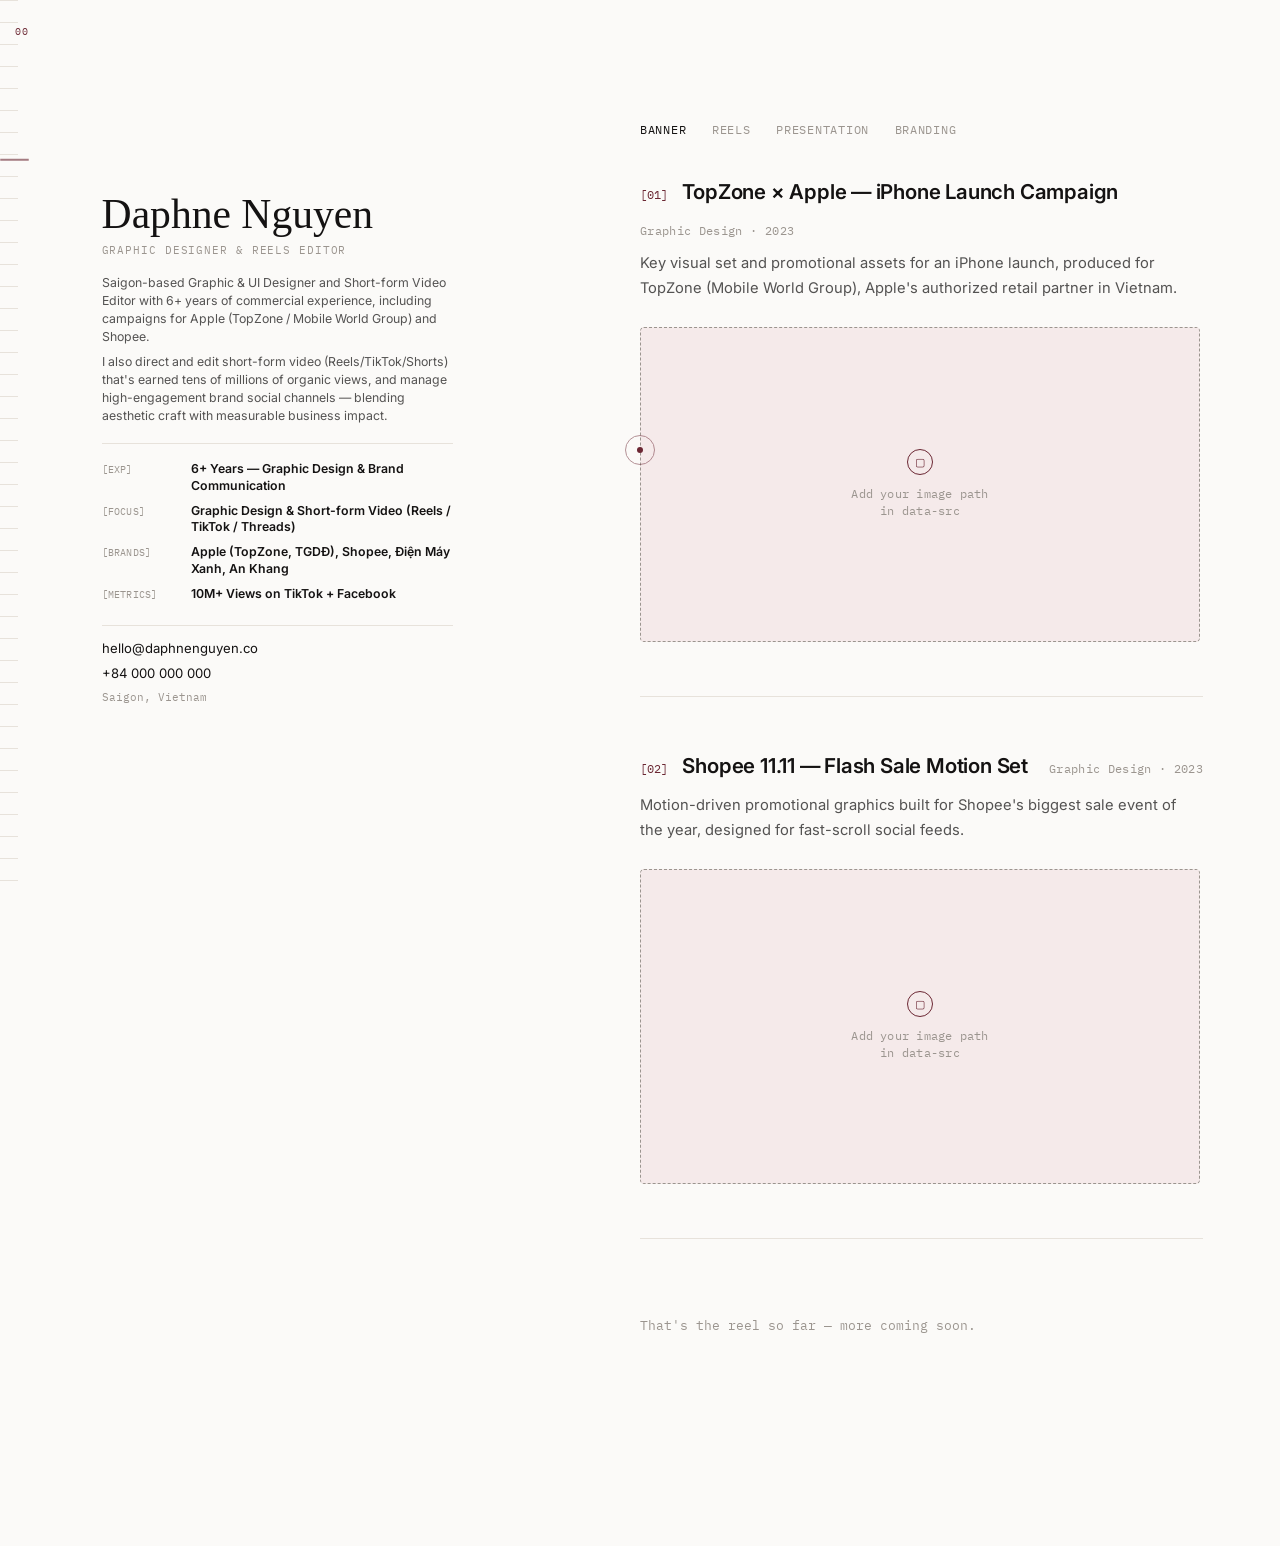
==== index.html @ fd0e193c "Add files via upload" ====
<!doctype html>
<html lang="en">
<head>
<meta charset="UTF-8" />
<meta name="viewport" content="width=device-width, initial-scale=1.0" />
<title>Daphne Nguyen — Graphic Designer & Reels Editor</title>
<meta name="description" content="Portfolio of Daphne Nguyen, Saigon-based Graphic & UI Designer and Short-form Video Editor. 6+ years creating campaigns for Apple, Shopee and viral Reels/TikTok content." />

<link rel="preconnect" href="https://fonts.googleapis.com">
<link rel="preconnect" href="https://fonts.gstatic.com" crossorigin>
<link href="https://fonts.googleapis.com/css2?family=Homemade+Apple&family=Caveat:wght@500;600&family=Permanent+Marker&family=IBM+Plex+Mono:wght@400;500;600&family=Inter:wght@300;400;500;600;700&display=swap" rel="stylesheet">
<link rel="stylesheet" href="style.css">

<!-- Loaded so that the "set your password" email link (from Netlify
     Identity, used by the /admin content manager) works when it opens
     this page. It stays invisible unless that link is used. -->
<script src="https://identity.netlify.com/v1/netlify-identity-widget.js"></script>
</head>
<body>

<!-- Custom cursor (desktop only, see script.js) -->
<div class="cursor-ring" id="cursorRing" aria-hidden="true"></div>
<div class="cursor-dot" id="cursorDot" aria-hidden="true"></div>

<!-- Vertical ruler strip, ticks are generated in script.js -->
<div class="ruler" id="ruler" aria-hidden="true">
  <div class="ruler__counter" id="rulerCounter">00</div>
  <div class="ruler__track" id="rulerTrack"></div>
  <div class="ruler__progress" id="rulerProgress"></div>
</div>

<!-- LEFT PANE — fixed, does not scroll. All content below is filled in
     by script.js from content/profile.json (editable via /admin). -->
<aside class="left-pane">
  <div class="left-pane__inner">

    <header class="identity reveal" data-reveal id="identity">
      <!-- name/logo injected here -->
      <p class="identity__role" id="identityRole"></p>
    </header>

    <div class="bio reveal" data-reveal id="bio">
      <!-- bio paragraphs injected here -->
    </div>

    <dl class="specs reveal" data-reveal id="specs">
      <!-- spec rows injected here -->
    </dl>

    <footer class="contact reveal" data-reveal id="contact">
      <!-- contact links injected here -->
    </footer>

  </div>
</aside>

<!-- RIGHT PANE — normal scroll, holds the project list. Projects below
     are injected by script.js from content/projects.json (editable via
     /admin) — nothing to hand-edit here anymore. -->
<main class="right-pane">

  <!-- CATEGORY FILTER — click a label to show only that type of project. -->
  <nav class="project-filter" id="projectFilter">
    <button class="project-filter__item is-active" data-category="banner">Banner</button>
    <button class="project-filter__item" data-category="reels">Reels</button>
    <button class="project-filter__item" data-category="presentation">Presentation</button>
    <button class="project-filter__item" data-category="branding">Branding</button>
  </nav>

  <div id="projectList"><!-- project cards injected here --></div>

  <div class="right-pane__end reveal" data-reveal>
    <p>That's the reel so far — more coming soon.</p>
  </div>

</main>

<script src="script.js"></script>
</body>
</html>
---- style.css ----
/* ==========================================================================
   DESIGN TOKENS
   ========================================================================== */
:root {
  --color-bg:        #FBFAF8;
  --color-ink:        #141212;
  --color-ink-soft:   rgba(20, 18, 18, 0.72);
  --color-gray:       #9B958F;
  --color-gray-line:  #E7E2DB;
  --color-wine:       #6B2733;
  --color-wine-deep:  #4E1D26;
  --color-wine-tint:  #F5EAEA;

  --font-display: 'Homemade Apple', cursive;
  --font-body:    'Inter', -apple-system, BlinkMacSystemFont, sans-serif;
  --font-mono:    'IBM Plex Mono', 'Courier New', monospace;

  --ruler-w:    44px;
  --pane-w:     44vw;
  --ease-soft:  cubic-bezier(0.22, 1, 0.36, 1);
}

* { box-sizing: border-box; }

html { scroll-behavior: smooth; }

body {
  margin: 0;
  background: var(--color-bg);
  color: var(--color-ink);
  font-family: var(--font-body);
  font-weight: 400;
  line-height: 1.5;
  -webkit-font-smoothing: antialiased;
}

a { color: inherit; }
a:focus-visible {
  outline: 2px solid var(--color-wine);
  outline-offset: 3px;
  border-radius: 2px;
}

/* ==========================================================================
   CUSTOM CURSOR (desktop / fine-pointer only — see script.js)
   ========================================================================== */
.cursor-dot,
.cursor-ring {
  position: fixed;
  top: 0;
  left: 0;
  pointer-events: none;
  z-index: 9999;
  border-radius: 50%;
  transform: translate(-50%, -50%);
  will-change: transform;
}
.cursor-dot {
  width: 6px;
  height: 6px;
  background: var(--color-wine);
}
.cursor-ring {
  width: 30px;
  height: 30px;
  border: 1px solid var(--color-wine);
  opacity: 0.5;
  transition: width 0.25s var(--ease-soft), height 0.25s var(--ease-soft), opacity 0.25s;
}
body.cursor-active .cursor-dot,
body.cursor-active .cursor-ring { display: block; }
.cursor-dot, .cursor-ring { display: none; }
body.cursor-active { cursor: none; }
body.cursor-active a,
body.cursor-active .project { cursor: none; }

/* ==========================================================================
   RULER — vertical measuring strip, synced to scroll in script.js
   ========================================================================== */
.ruler {
  position: fixed;
  top: 0;
  left: 0;
  width: var(--ruler-w);
  height: 100vh;
  overflow: hidden;
  z-index: 20;
}
.ruler__counter {
  position: absolute;
  top: 24px;
  left: 0;
  width: 100%;
  text-align: center;
  font-family: var(--font-mono);
  font-size: 0.65rem;
  letter-spacing: 0.05em;
  color: var(--color-wine);
  z-index: 2;
}
.ruler__track {
  position: absolute;
  top: 0;
  left: 0;
  width: 100%;
}
.tick {
  position: absolute;
  left: 0;
  width: 40%;
  height: 1px;
  background: var(--color-gray-line);
}

/* The single marker that travels top→bottom as the page scrolls */
.ruler__progress {
  position: absolute;
  top: 0;
  left: 0;
  width: 65%;
  height: 2px;
  border-radius: 2px;
  background: var(--color-wine);
  opacity: 0.6;
  will-change: transform;
}

/* ==========================================================================
   LEFT PANE — fixed, left-aligned identity / bio / specs / contact
   ========================================================================== */
.left-pane {
  position: fixed;
  top: 0;
  left: var(--ruler-w);
  width: calc(var(--pane-w) - var(--ruler-w));
  height: 100vh;
  display: flex;
  align-items: center;
  z-index: 10;
  overflow-y: auto; /* safety net for very short windows only — content is sized to fit normally */
  scrollbar-width: none;
}
.left-pane::-webkit-scrollbar { display: none; }

.left-pane__inner {
  width: 100%;
  padding: 2vh 4vw 2vh 4.5vw;
  max-width: 460px;
}

.identity { margin-bottom: 1rem; }
.identity__name {
  font-family: var(--font-display);
  font-size: clamp(1.9rem, 3.6vw, 2.6rem);
  font-weight: 400;
  line-height: 1;
  margin: 0 0 0.35rem 0;
  color: var(--color-ink);
}
.identity__logo {
  display: block;
  max-width: 220px;
  max-height: 88px;
  width: auto;
  height: auto;
  margin: 0 0 0.5rem 0;
}
.identity__role {
  margin: 0;
  font-family: var(--font-mono);
  font-size: 0.7rem;
  letter-spacing: 0.08em;
  text-transform: uppercase;
  color: var(--color-gray);
}

.bio { margin-bottom: 1.1rem; }
.bio p {
  margin: 0 0 0.45rem 0;
  font-size: 0.77rem;
  line-height: 1.46;
  color: var(--color-ink-soft);
}
.bio p:last-child { margin-bottom: 0; }

.specs {
  margin: 0 0 1.1rem 0;
  padding-top: 0.8rem;
  border-top: 1px solid var(--color-gray-line);
}
.specs__row {
  display: grid;
  grid-template-columns: 80px 1fr; /* fixed first column — every value starts on the same left edge */
  gap: 0.6rem;
  padding: 0.26rem 0;
  align-items: baseline;
}
.specs__tag {
  margin: 0;
  font-family: var(--font-mono);
  font-size: 0.62rem;
  letter-spacing: 0.02em;
  color: var(--color-gray);
  white-space: nowrap;
}
.specs__value {
  margin: 0;
  font-size: 0.77rem;
  font-weight: 600;
  color: var(--color-ink);
  line-height: 1.36;
}

.contact {
  display: flex;
  flex-direction: column;
  align-items: flex-start;
  gap: 0.28rem;
  padding-top: 0.8rem;
  border-top: 1px solid var(--color-gray-line);
}
.contact__link {
  font-size: 0.82rem;
  text-decoration: none;
  color: var(--color-ink);
  border-bottom: 1px solid transparent;
  transition: border-color 0.2s var(--ease-soft), color 0.2s var(--ease-soft);
}
.contact__link:hover {
  color: var(--color-wine);
  border-color: var(--color-wine);
}
.contact__note {
  font-family: var(--font-mono);
  font-size: 0.7rem;
  color: var(--color-gray);
}

/* ==========================================================================
   RIGHT PANE — scrolling project list
   ========================================================================== */
.right-pane {
  margin-left: var(--pane-w);
  width: calc(100vw - var(--pane-w));
  padding: 12vh 6vw 22vh 6vw;
}

/* CATEGORY FILTER — plain uppercase text, no background/border/frame.
   Active category is ink-black, the rest sit in gray. */
.project-filter {
  position: sticky;
  top: 0;
  z-index: 5;
  display: flex;
  gap: 1.6rem;
  padding: 0.9rem 0;
  margin-bottom: 1.6rem;
  background: var(--color-bg);
}
.project-filter__item {
  appearance: none;
  background: none;
  border: none;
  padding: 0;
  margin: 0;
  font-family: var(--font-mono);
  font-size: 0.76rem;
  letter-spacing: 0.06em;
  text-transform: uppercase;
  color: var(--color-gray);
  cursor: pointer;
  transition: color 0.25s var(--ease-soft);
}
.project-filter__item:hover { color: var(--color-ink-soft); }
.project-filter__item.is-active { color: var(--color-ink); }
.project-filter__item:focus-visible {
  outline: 2px solid var(--color-wine);
  outline-offset: 3px;
}

.project {
  padding: 3.4rem 0;
  border-bottom: 1px solid var(--color-gray-line);
}
.project:first-of-type { padding-top: 0; }

.project__head {
  display: flex;
  align-items: baseline;
  flex-wrap: wrap;
  gap: 0.9rem;
  margin-bottom: 0.7rem;
}
.project__index {
  font-family: var(--font-mono);
  font-size: 0.78rem;
  color: var(--color-wine);
}
.project__title {
  margin: 0;
  font-size: clamp(1.2rem, 1.6vw, 1.55rem);
  font-weight: 600;
  letter-spacing: -0.01em;
  color: var(--color-ink);
  flex: 1 1 auto;
}
.project__meta {
  font-family: var(--font-mono);
  font-size: 0.72rem;
  letter-spacing: 0.03em;
  color: var(--color-gray);
  white-space: nowrap;
}

.project__desc {
  margin: 0 0 1.6rem 0;
  max-width: 60ch;
  font-size: 0.92rem;
  line-height: 1.7;
  color: var(--color-ink-soft);
}

.project__media {
  position: relative;
  width: 100%;
  border-radius: 4px;
  overflow: hidden;
  background: var(--color-wine-tint);
}
/* Vertical — Reels / TikTok / Shorts */
.project__media[data-format="vertical"] {
  max-width: 300px;
  aspect-ratio: 9 / 16;
}
/* Horizontal — presentations, key visuals, static graphic design work */
.project__media[data-format="horizontal"] {
  max-width: 560px;
  aspect-ratio: 16 / 9;
}
.project__media iframe,
.project__media img {
  width: 100%;
  height: 100%;
  border: 0;
  display: block;
  object-fit: cover;
}

/* Placeholder shown until a real data-video value is added */
.media-placeholder {
  width: 100%;
  height: 100%;
  display: flex;
  flex-direction: column;
  align-items: center;
  justify-content: center;
  gap: 0.6rem;
  text-align: center;
  padding: 1.5rem;
  border: 1px dashed var(--color-gray);
  border-radius: 4px;
  color: var(--color-gray);
  font-family: var(--font-mono);
  font-size: 0.72rem;
  letter-spacing: 0.02em;
}
.media-placeholder__icon {
  width: 26px;
  height: 26px;
  border: 1px solid var(--color-wine);
  border-radius: 50%;
  display: flex;
  align-items: center;
  justify-content: center;
  color: var(--color-wine);
  font-size: 0.7rem;
}

.right-pane__end {
  padding-top: 4rem;
  font-family: var(--font-mono);
  font-size: 0.8rem;
  color: var(--color-gray);
}

/* ==========================================================================
   SCROLL-REVEAL MOTION
   ========================================================================== */
[data-reveal] {
  opacity: 0;
  transform: translateY(18px);
  transition: opacity 0.7s var(--ease-soft), transform 0.7s var(--ease-soft);
}
[data-reveal].is-visible {
  opacity: 1;
  transform: translateY(0);
}

/* ==========================================================================
   RESPONSIVE — stacked layout below 900px
   ========================================================================== */
@media (max-width: 900px) {
  .ruler { display: none; }

  .left-pane {
    position: static;
    width: 100%;
    height: auto;
    display: block;
  }
  .left-pane__inner {
    max-width: none;
    padding: 10vh 6vw 5vh 6vw;
  }

  .right-pane {
    margin-left: 0;
    width: 100%;
    padding: 4vh 6vw 12vh 6vw;
  }

  .cursor-dot, .cursor-ring { display: none !important; }
}

/* ==========================================================================
   REDUCED MOTION
   ========================================================================== */
@media (prefers-reduced-motion: reduce) {
  html { scroll-behavior: auto; }
  [data-reveal] {
    opacity: 1;
    transform: none;
    transition: none;
  }
  .cursor-dot, .cursor-ring { display: none !important; }
  body.cursor-active { cursor: auto; }
}
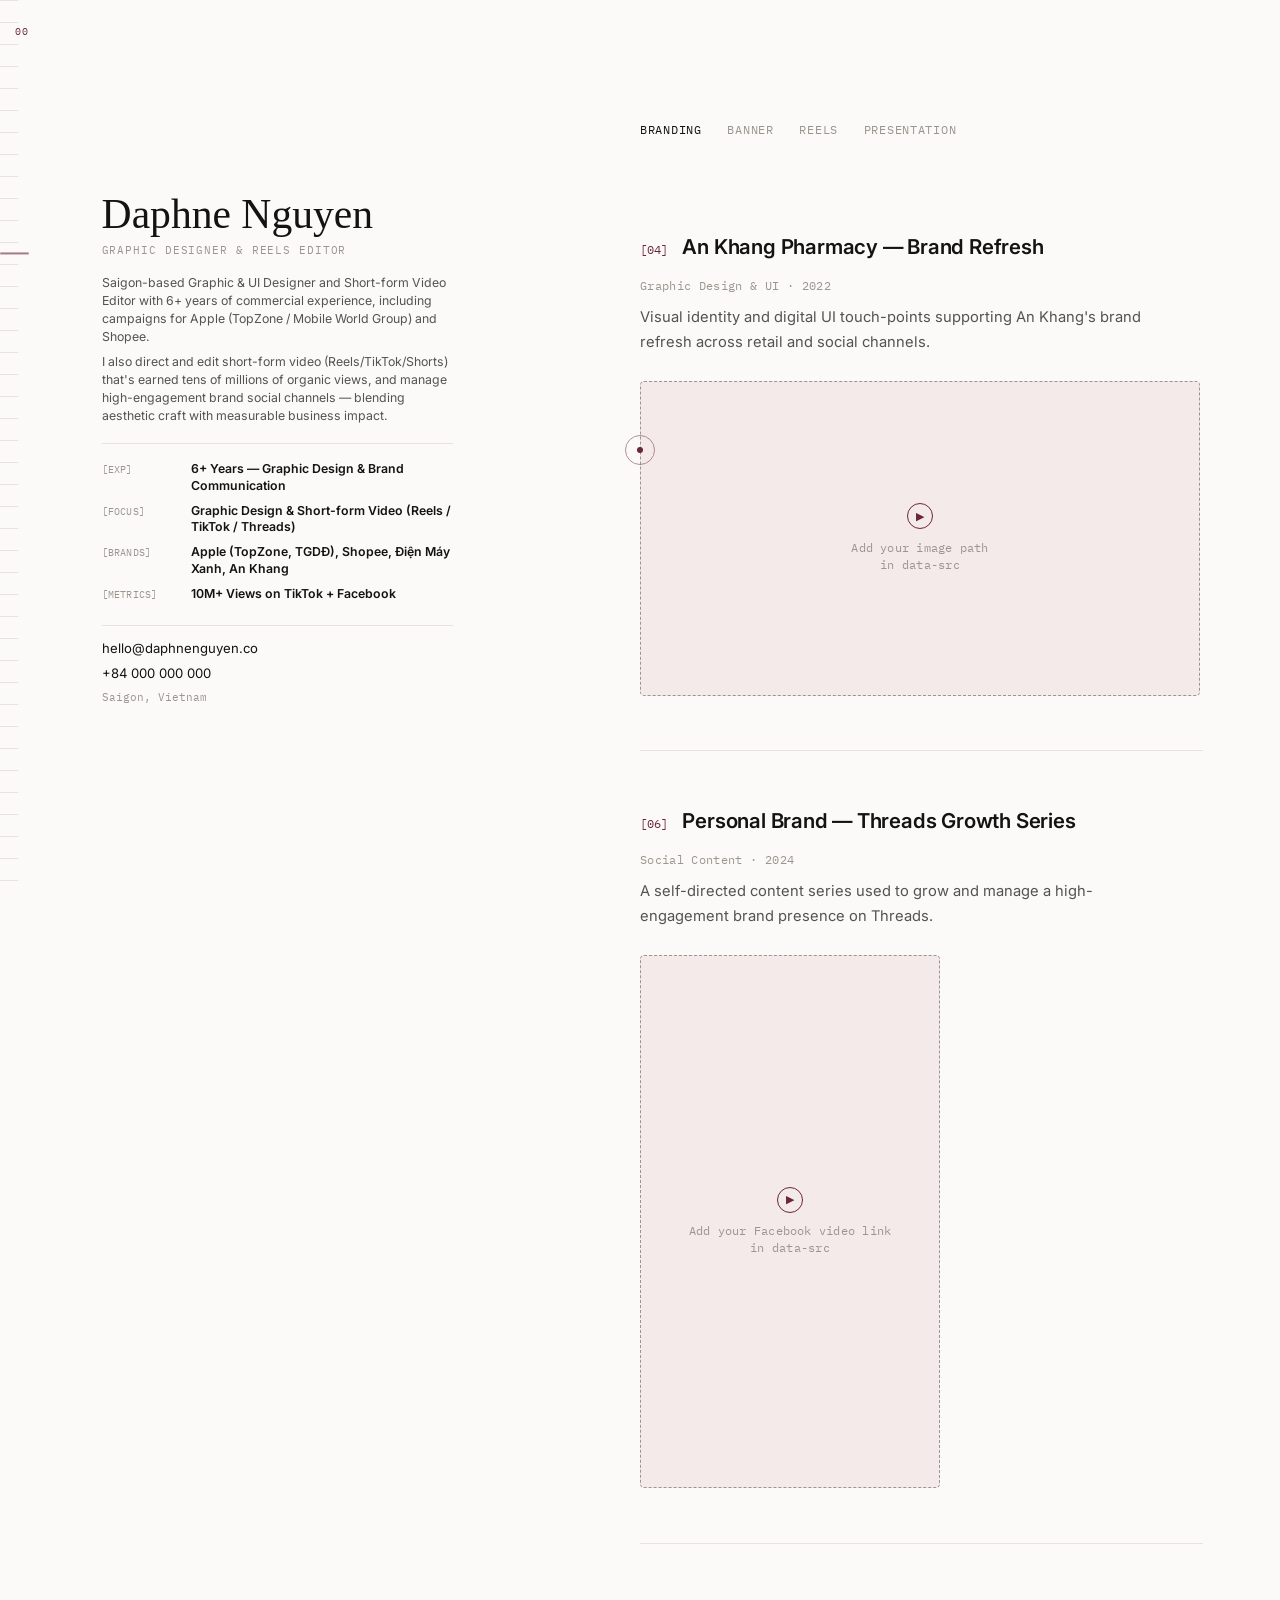
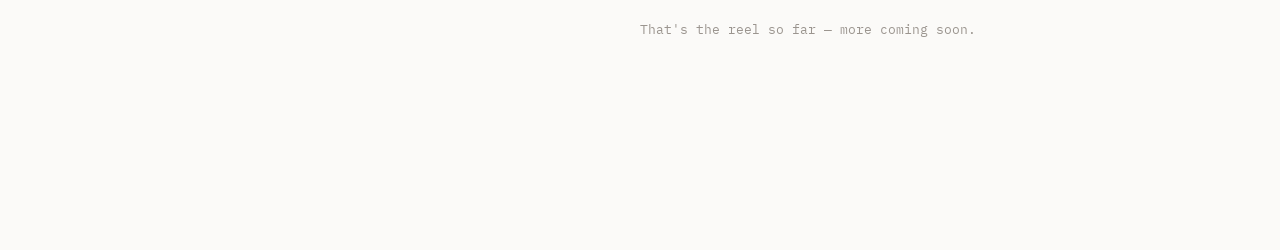
==== commit 93e7bd52: "Add files via upload" ====
--- a/index.html
+++ b/index.html
@@ -59,13 +59,9 @@
      /admin) — nothing to hand-edit here anymore. -->
 <main class="right-pane">
 
-  <!-- CATEGORY FILTER — click a label to show only that type of project. -->
-  <nav class="project-filter" id="projectFilter">
-    <button class="project-filter__item is-active" data-category="banner">Banner</button>
-    <button class="project-filter__item" data-category="reels">Reels</button>
-    <button class="project-filter__item" data-category="presentation">Presentation</button>
-    <button class="project-filter__item" data-category="branding">Branding</button>
-  </nav>
+  <!-- CATEGORY FILTER — order/labels come from content/categories.json
+       (editable via /admin), rendered by script.js. -->
+  <nav class="project-filter" id="projectFilter"></nav>
 
   <div id="projectList"><!-- project cards injected here --></div>
 
--- a/style.css
+++ b/style.css
@@ -336,6 +336,14 @@
 .project__media[data-format="horizontal"] {
   max-width: 560px;
   aspect-ratio: 16 / 9;
+}
+/* Behance — a full scrolling case study (many images/GIFs), not a fixed
+   ratio. This overrides whatever format was picked, since Behance embeds
+   need their own taller box regardless. */
+.project__media[data-platform="behance"] {
+  max-width: 560px;
+  aspect-ratio: unset;
+  height: 640px;
 }
 .project__media iframe,
 .project__media img {
